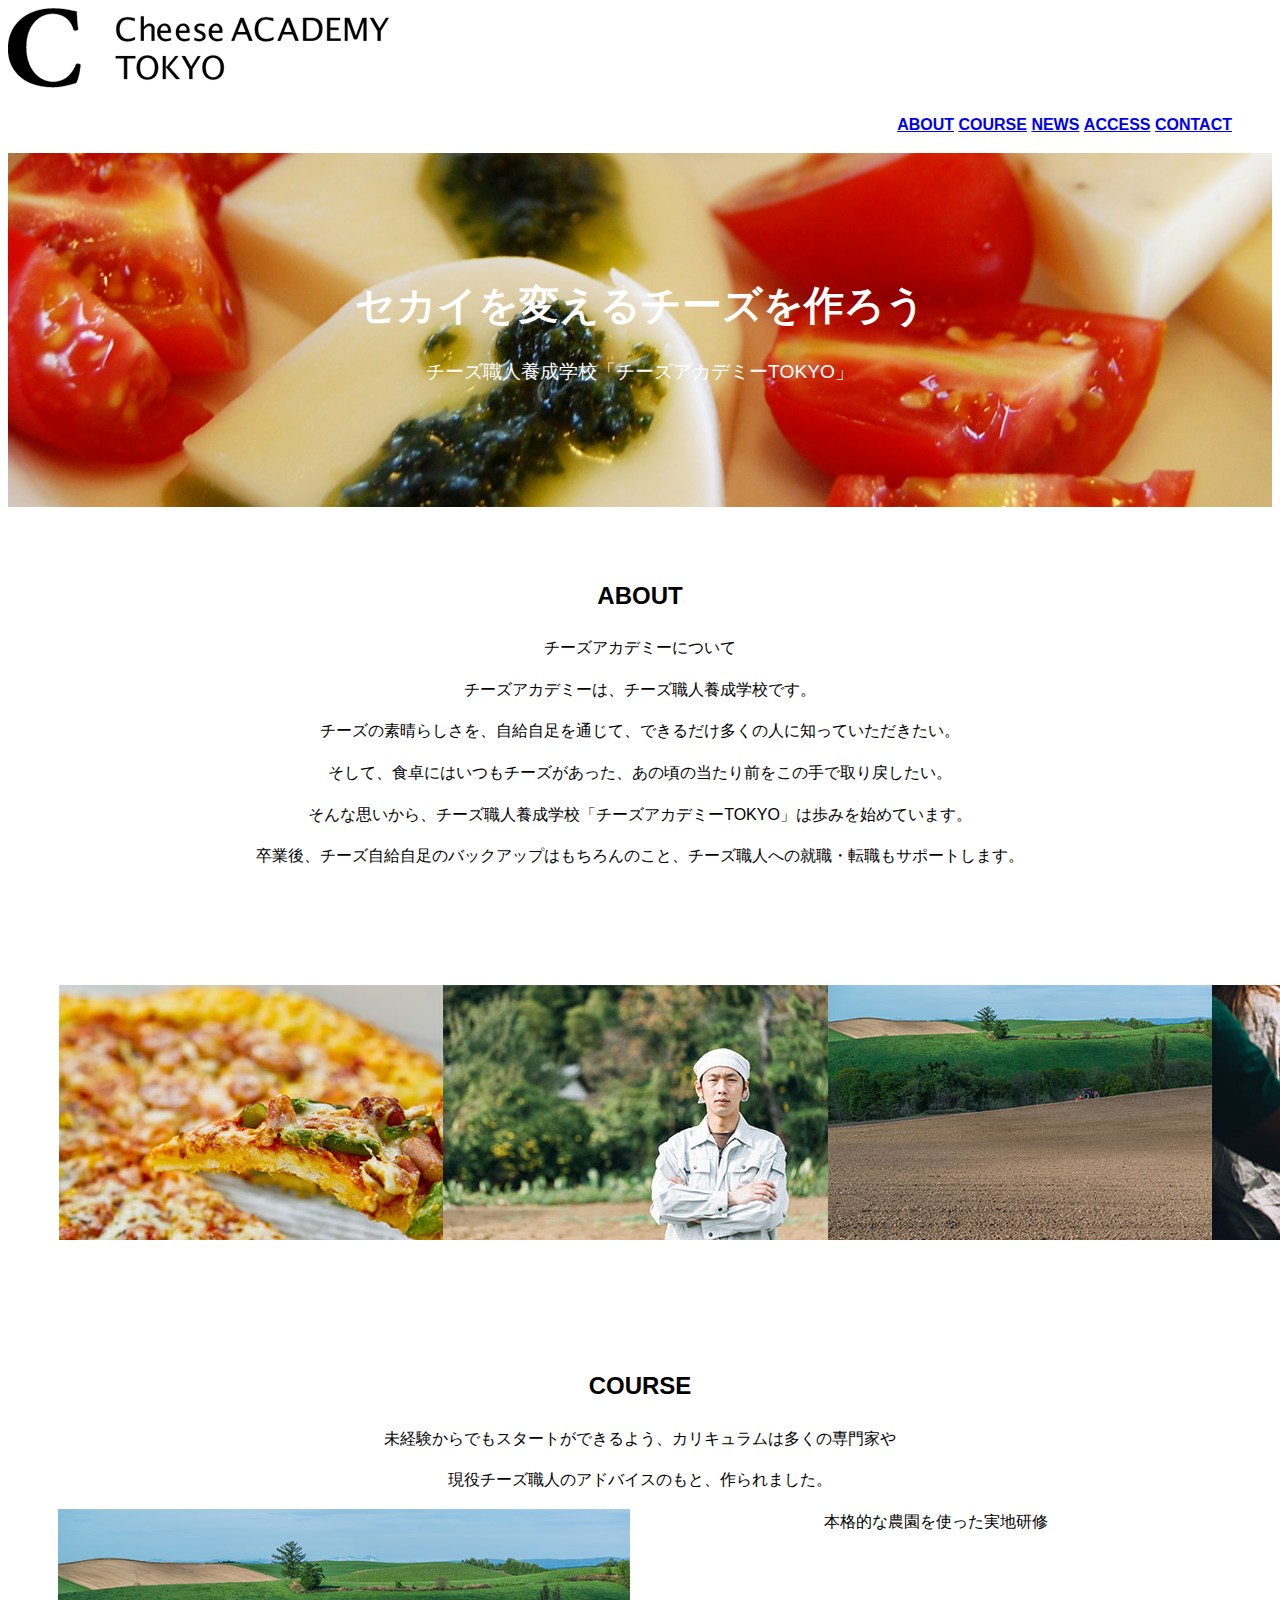
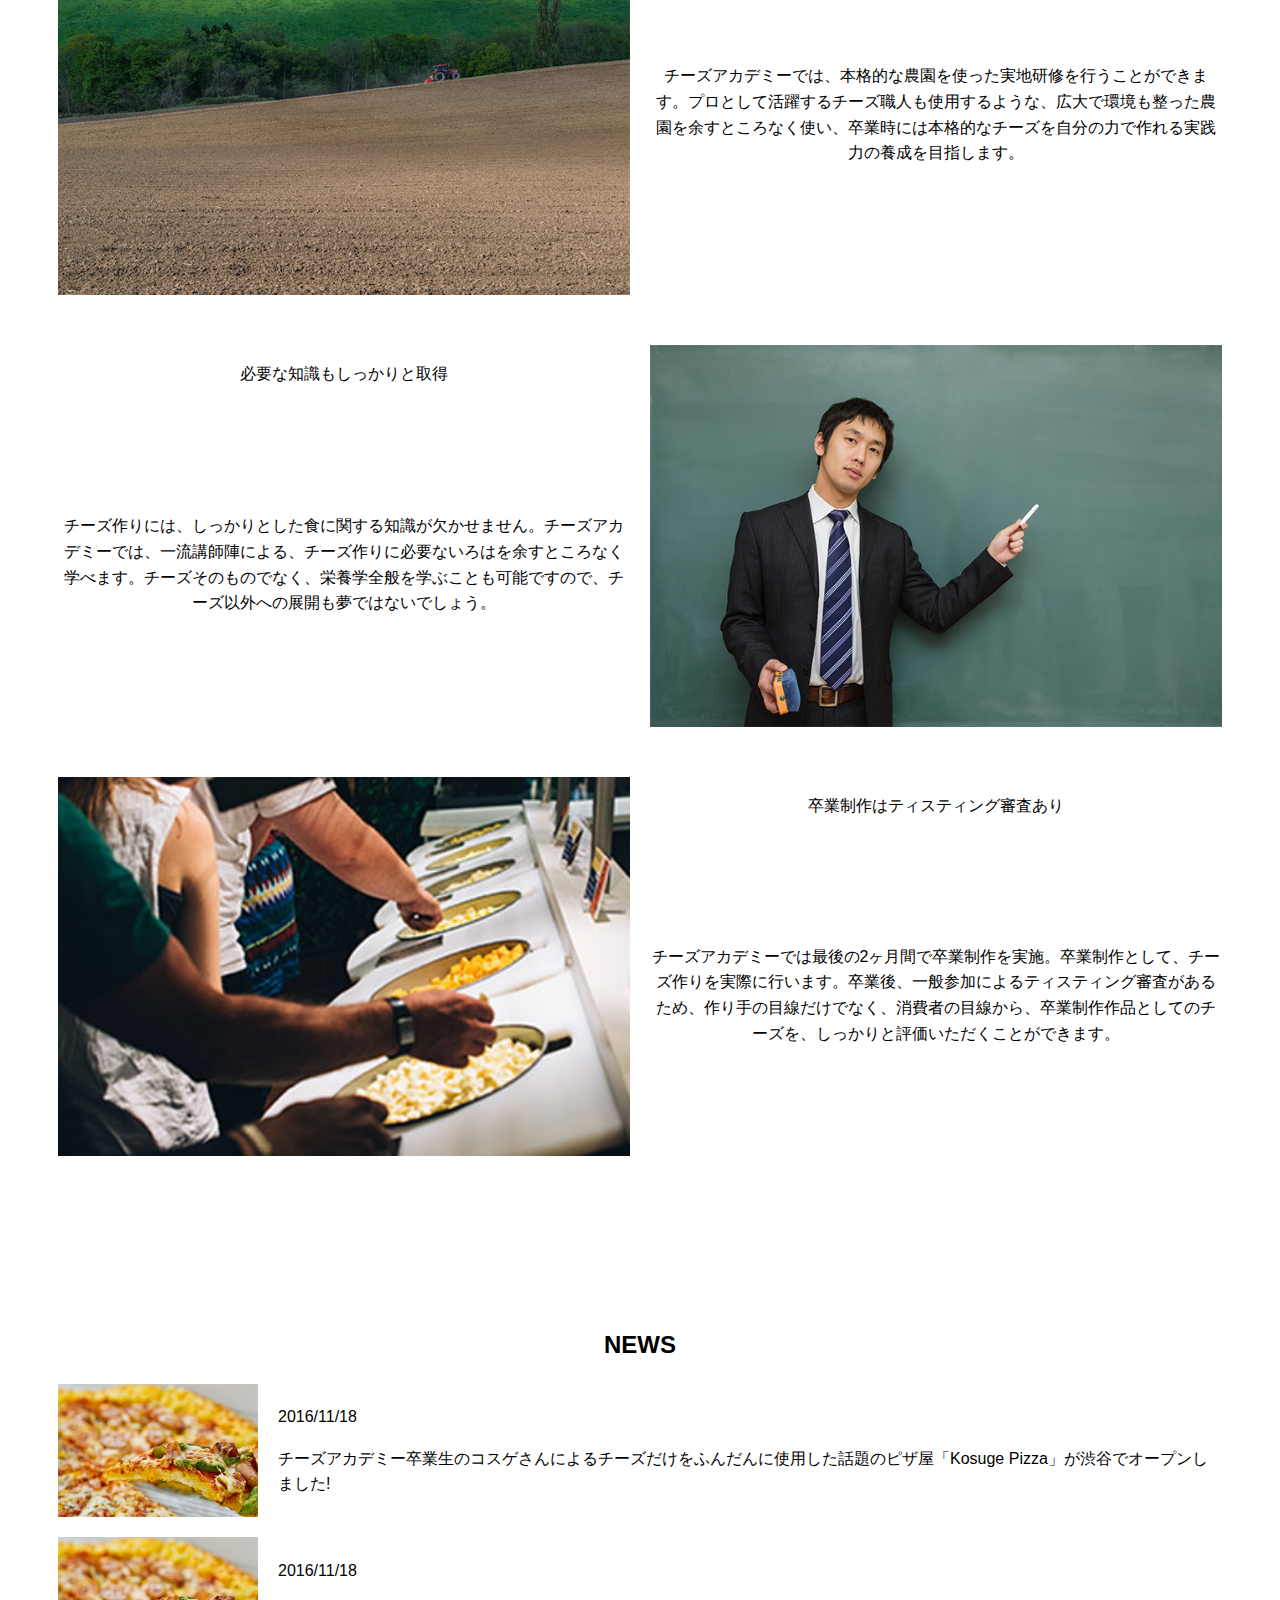
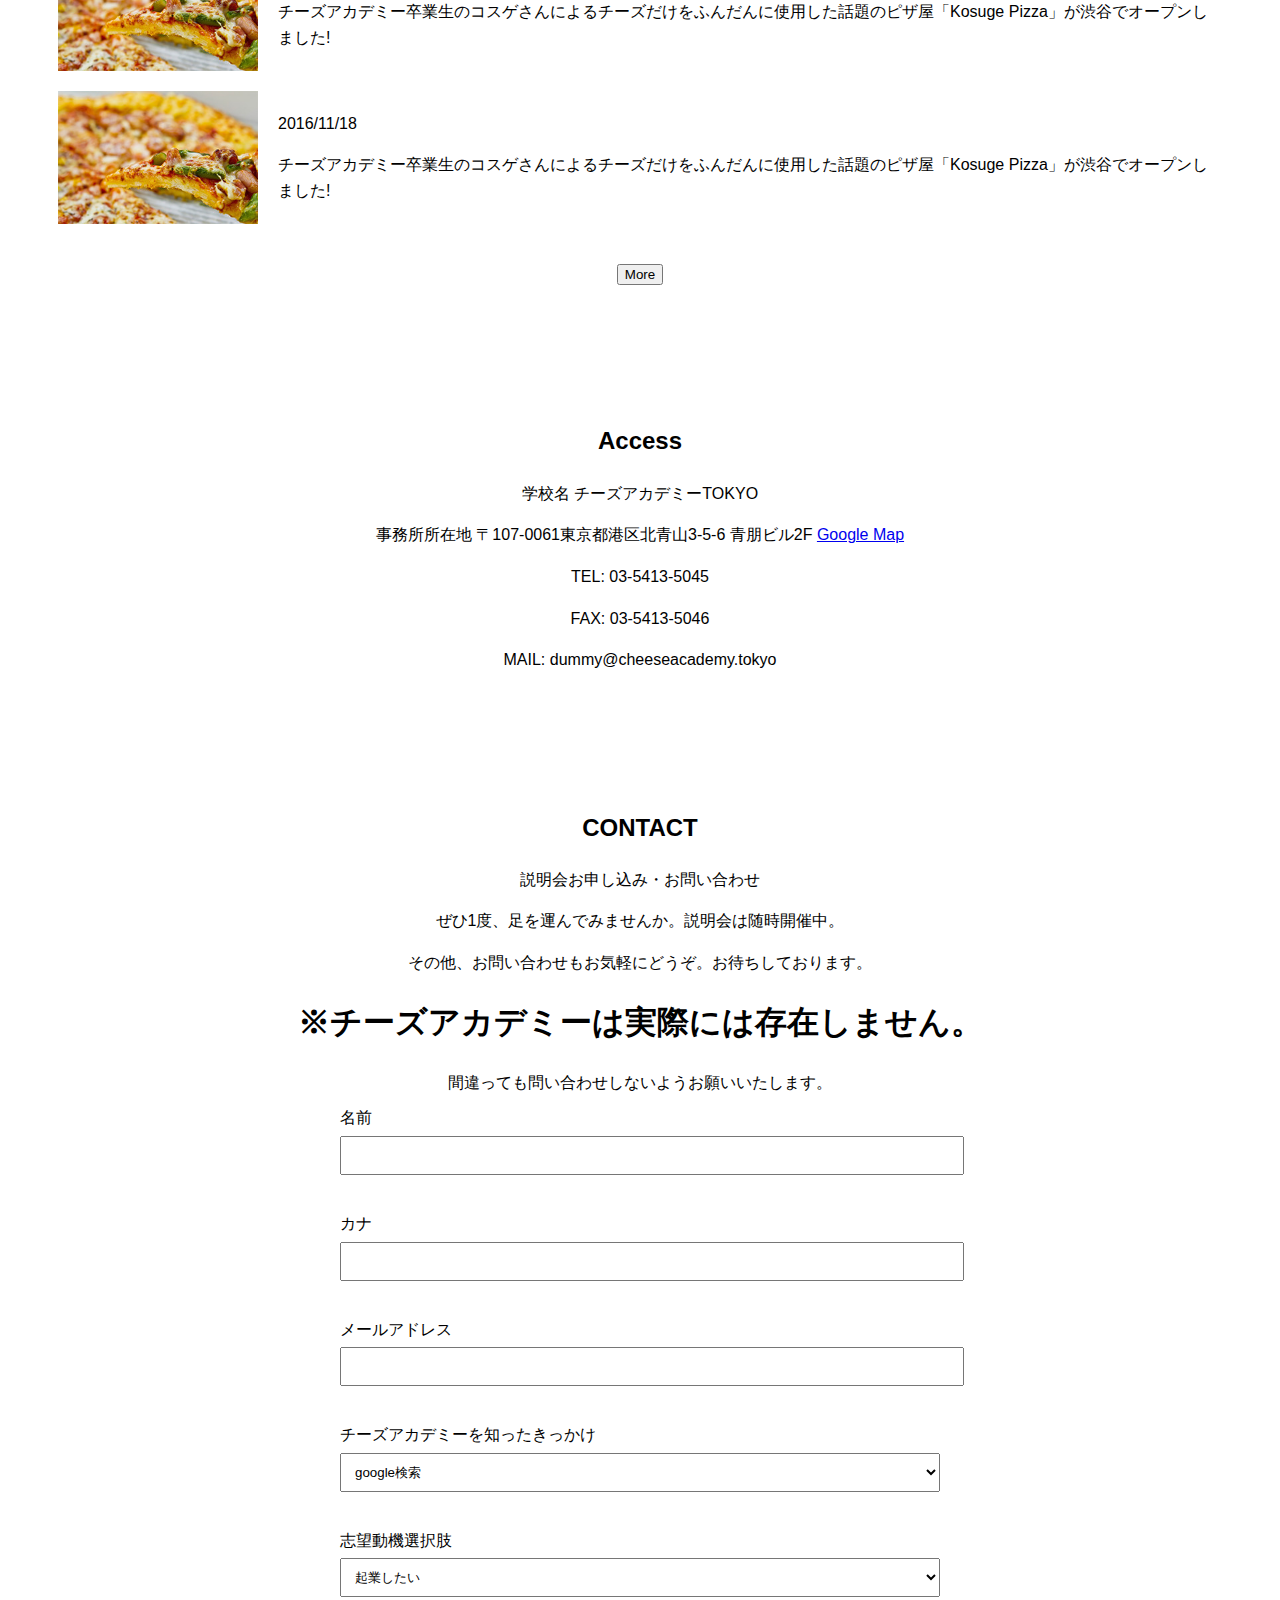
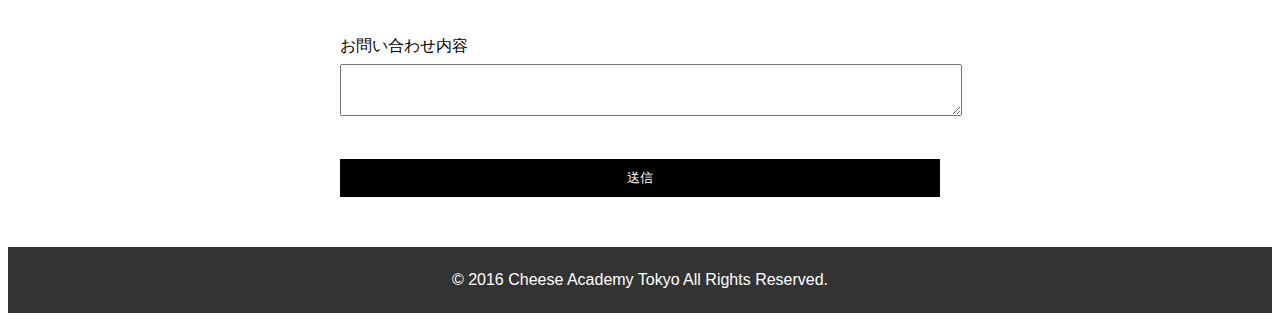
==== kadai.html @ 1498f82a "Add files via upload" ====
<!DOCTYPE html>
<html lang="ja">
<head>
    <meta charset="UTF-8">
    <meta name="viewport" content="width=device-width, initial-scale=1.0">
    <title>チーズアカデミー</title>
    <link rel="stylesheet" href="style2.css">
</head>
<body>
    <div class="header-content">
        <img src="./header_logo.png" alt="mainbg">
        <nav>
            <ul>
                <li><a href="#about">ABOUT</a></li>
                <li><a href="#course">COURSE</a></li>
                <li><a href="#news">NEWS</a></li>
                <li><a href="#access">ACCESS</a></li>
                <li><a href="#contact">CONTACT</a></li>
            </ul>
        </nav>
    </div>
    <header>
        <div class="one">
            <h2>セカイを変えるチーズを作ろう</h2>
            <p>チーズ職人養成学校「チーズアカデミーTOKYO」</p>
        </div>
    </header>

    <section id="about">
        <h2>ABOUT</h2>
        <p>チーズアカデミーについて</p>
        <p>チーズアカデミーは、チーズ職人養成学校です。</p>
        <p>チーズの素晴らしさを、自給自足を通じて、できるだけ多くの人に知っていただきたい。</p>
        <p>そして、食卓にはいつもチーズがあった、あの頃の当たり前をこの手で取り戻したい。</p>
        <p>そんな思いから、チーズ職人養成学校「チーズアカデミーTOKYO」は歩みを始めています。</p>
        <p>卒業後、チーズ自給自足のバックアップはもちろんのこと、チーズ職人への就職・転職もサポートします。</p>
    </section>

    <section id="images">
     <div class="images">
      <img src="./about_images.png" alt="images">
     </div>
    </section>

    <section id="course">
        <h2>COURSE</h2>
        <p>未経験からでもスタートができるよう、カリキュラムは多くの専門家や</p>
        <p>現役チーズ職人のアドバイスのもと、作られました。</p>
        <div class="course-item">
            <img src="./course_01.jpg" alt="field">
            <div class="course-content">
                本格的な農園を使った実地研修
                <p>チーズアカデミーでは、本格的な農園を使った実地研修を行うことができます。プロとして活躍するチーズ職人も使用するような、広大で環境も整った農園を余すところなく使い、卒業時には本格的なチーズを自分の力で作れる実践力の養成を目指します。</p>
            </div>
        </div>
        <div class="course-item">
            <div class="course-content">
            <p>必要な知識もしっかりと取得</p>
            チーズ作りには、しっかりとした食に関する知識が欠かせません。チーズアカデミーでは、一流講師陣による、チーズ作りに必要ないろはを余すところなく学べます。チーズそのものでなく、栄養学全般を学ぶことも可能ですので、チーズ以外への展開も夢ではないでしょう。
            </div>
            <img src="./course_02.jpg" alt="teacher">
        </div>
        
        <div class="course-item">
            <img src="./about_01.jpg" alt="tasting">
            <div class="course-content">
            <p>卒業制作はティスティング審査あり</p>
            チーズアカデミーでは最後の2ヶ月間で卒業制作を実施。卒業制作として、チーズ作りを実際に行います。卒業後、一般参加によるティスティング審査があるため、作り手の目線だけでなく、消費者の目線から、卒業制作作品としてのチーズを、しっかりと評価いただくことができます。
            </div>
        </div>
    </section>



    <section id="news">
        <h2>NEWS</h2>
        <div class="news-item">
            <img src="./news_img.jpg" alt="news">
            <div class="news-text">
             <p>2016/11/18</p>
             <p>チーズアカデミー卒業生のコスゲさんによるチーズだけをふんだんに使用した話題のピザ屋「Kosuge Pizza」が渋谷でオープンしました!</p>
            </div>
        </div>
        <div class="news-item">
            <img src="./news_img.jpg" alt="news">
            <div class="news-text">
             <p>2016/11/18</p>
             <p>チーズアカデミー卒業生のコスゲさんによるチーズだけをふんだんに使用した話題のピザ屋「Kosuge Pizza」が渋谷でオープンしました!</p>
            </div>
        </div>
        <div class="news-item">
            <img src="./news_img.jpg" alt="news">
            <div class="news-text">
             <p>2016/11/18</p>
             <p>チーズアカデミー卒業生のコスゲさんによるチーズだけをふんだんに使用した話題のピザ屋「Kosuge Pizza」が渋谷でオープンしました!</p>
            </div>
        </div>
        <p><button>More</button></p>
    </section>

    <section id="access">
        <h2>Access</h2>
        <div id="map">
            <!-- Embed map here -->
        </div>
        <p>学校名 チーズアカデミーTOKYO</p>
        <p>事務所所在地 〒107-0061東京都港区北青山3-5-6 青朋ビル2F <a href="https://www.google.com/maps/place/3-ch%C5%8Dme-5-6+Kitaaoyama,+Minato+City,+Tokyo+107-0061/@35.6672844,139.7114614,17z/data=!3m1!4b1!4m6!3m5!1s0x60188c9faa249f2b:0x3563e92b2a0598d3!8m2!3d35.6672844!4d139.7140363!16s%2Fg%2F11clq_x626?authuser=0&entry=ttu" target="_blank">Google Map</a></p>
        <p>TEL: 03-5413-5045</p>
        <p>FAX: 03-5413-5046</p>
        <p>MAIL: dummy@cheeseacademy.tokyo</p>
    </section>

    <section id="contact">
        <h2>CONTACT</h2>
        説明会お申し込み・お問い合わせ
        <div>
         <p>ぜひ1度、足を運んでみませんか。説明会は随時開催中。</p>
         その他、お問い合わせもお気軽にどうぞ。お待ちしております。
        </div>

        <h1>※チーズアカデミーは実際には存在しません。</h1>
        間違っても問い合わせしないようお願いいたします。
        <form action="#" method="post">
            <label for="name">名前</label>
            <input type="text" id="name" name="name">
            
            <p><label for="kana">カナ</label>
            <input type="text" id="kana" name="kana"></p>
            
            <p><label for="address">メールアドレス</label>
            <input type="email" id="address" name="address"></p>
            
            <p><label for="interest">チーズアカデミーを知ったきっかけ</label>
            <select id="interest" name="interest">
                <option value="google">google検索</option>
                <option value="sns">SNS</option>
                <option value="friend">紹介</option>
                <option value="passerby">たまたま通りかかった</option>
                <option value="other">その他</option>
            </select></p>

            <label for="motive">志望動機選択肢</label>
            <select id="motive" name="motive">
                <option value="enterprenuer">起業したい</option>
                <option value="reskilling">チーズ系企業に就職・転職したい</option>
                <option value="job">チーズと関わる仕事をしており、仕事に生かしたい</option>
                <option value="education">チーズの教養を身に着けたい</option>
                <option value="other">その他</option>
            </select>
            
            <p><label for="inquiry">お問い合わせ内容</label>
            <textarea id="inquiry" name="inquiry"></textarea></p>
            
            <button type="submit">送信</button>
        </form>
    </section>

    <footer>
        <p>© 2016 Cheese Academy Tokyo All Rights Reserved.</p>
    </footer>
</body>
</html>
---- style2.css ----
body {
    font-family: Arial, sans-serif;
    line-height: 1.6;
}



header {
    text-align: center;
    background: url('mainbg.png') no-repeat center center/cover;
    color: white;
    padding: 100px 0;
}

header .header-content {
    display: flex;
    justify-content: space-between;
    align-items: center;
    padding: 0 50px;
    max-width: 1200px;
    margin: 0 auto; 
}

header .header-content h1 {
    margin: 0;
}

nav ul {
    text-align: right;
    list-style: none;
    padding: 0 10px;
    font-weight: bold;
    margin-right: 30px;
}

nav ul li {
    display: inline;
}



header .one h2 {
    font-size: 2.5em;
    margin: 20px 0;
}

header .one p {
    font-size: 1.2em;
}

section {
    padding: 50px;
    text-align: center;
    max-width: 1200px;
    margin: 0 auto; 
}

#images .images {
    width: 100%;
    max-width: 1200px;
}

#course .course-item {
    display: grid; /* 修正部分 */
    grid-template-columns: 1fr 1fr; /* 修正部分 */
    gap: 20px; /* 修正部分 */
    width: 100%;
    margin-bottom: 50px;
    max-width: 1200px;
}

#course .course-item img {
    width: 100%;
    height: auto;
}

#course .course-content {
    display: grid;
}

#news .news-item {
    display: flex; /* 修正部分 */
    align-items: center; /* 修正部分 */
    width: 100%; /* 修正部分 */
    margin: 20px 0; /* 修正部分 */
}

#news .news-item img {
    width: 200px; /* 修正部分 */
    height: auto; /* 修正部分 */
    margin-right: 20px; /* 修正部分 */
}


#news .news-text {
    flex: 1; /* 修正部分 */
    text-align: left;
}

#news button {
        margin-top: 20px;
}    

#contact form {
    max-width: 600px;
    margin: 0 auto;
    text-align: left;
}

#contact form label {
    display: block;
    margin: 10px 0 5px;
}

#contact form input,
#contact form select,
#contact form textarea {
    width: 100%;
    padding: 10px;
    margin-bottom: 20px;
}

#contact form button {
    display: block;
    width: 100%;
    padding: 10px;
    background: #000;
    color: #fff;
    border: none;
    cursor: pointer;
}

#contact form button:hover {
    background: #555;
}

footer {
    text-align: center;
    padding: 20px;
    background: #333;
    color: white;
}

footer p {
    margin: 0;
}
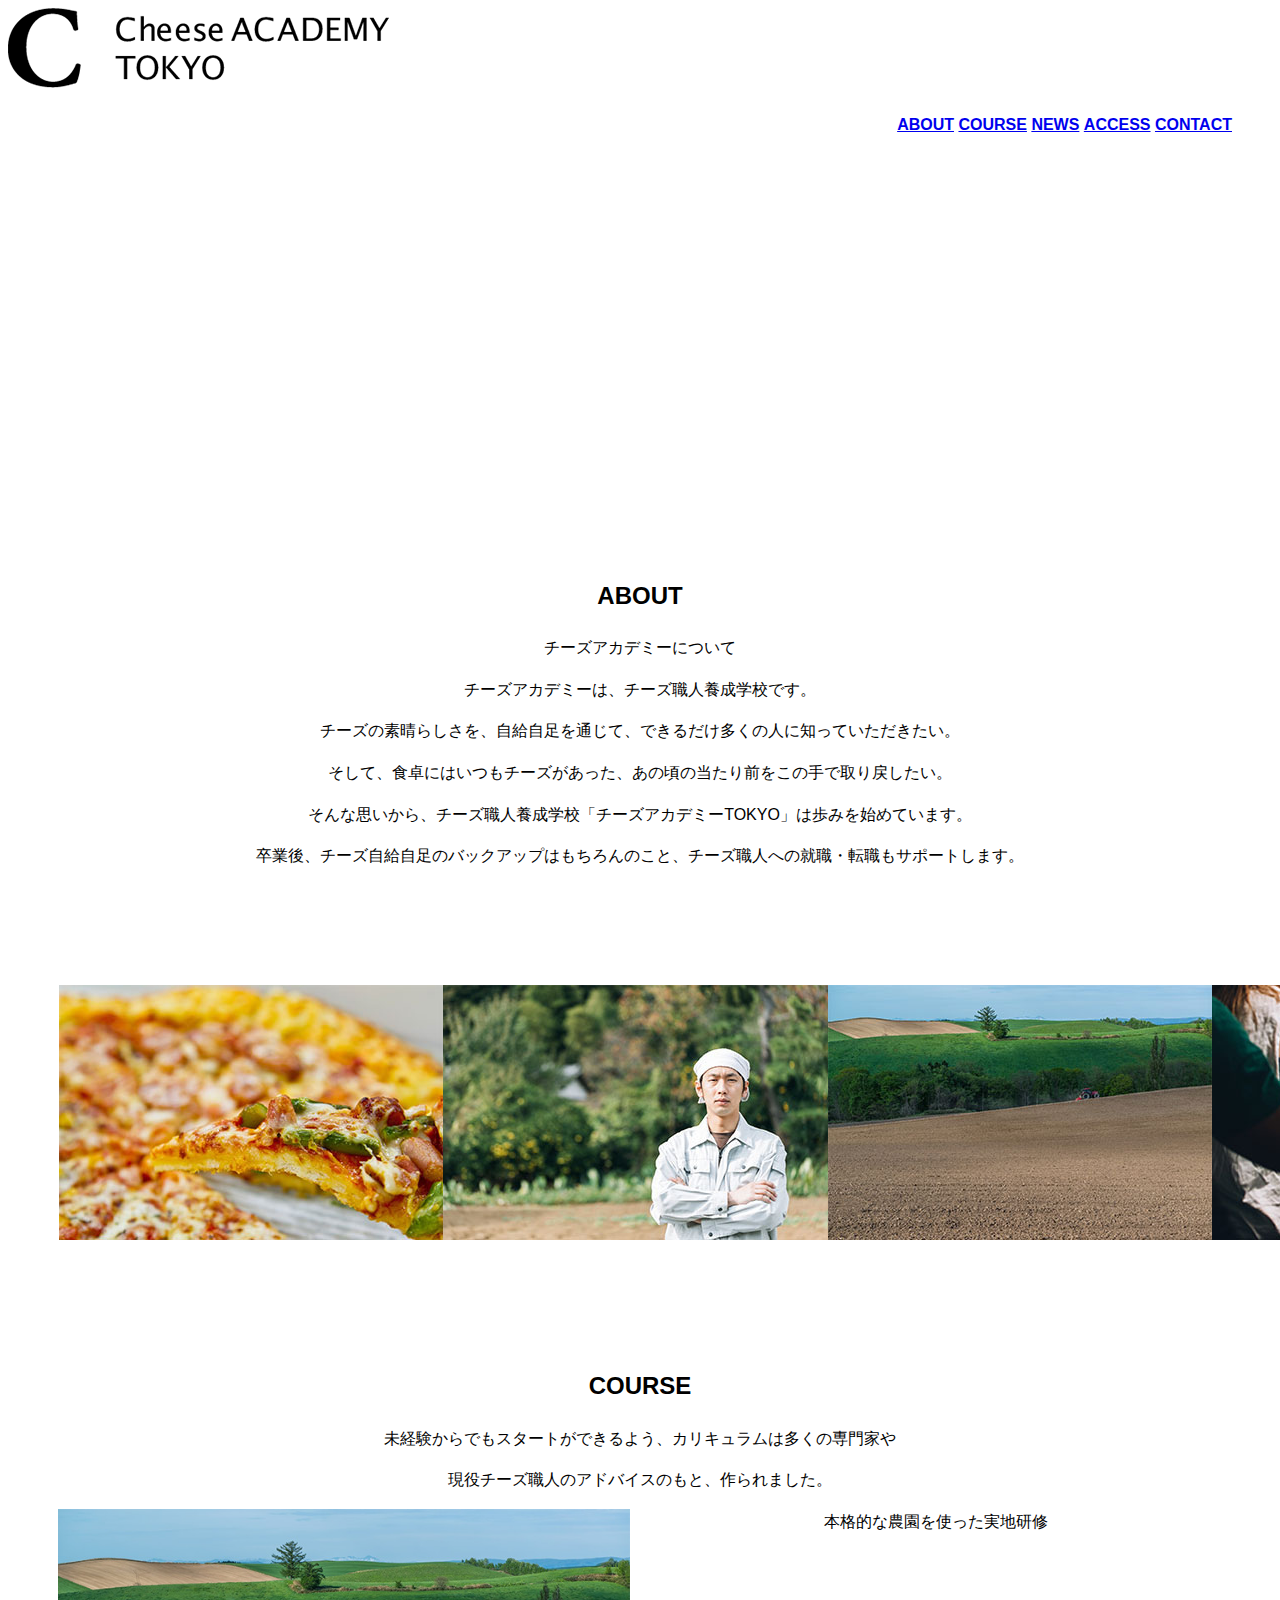
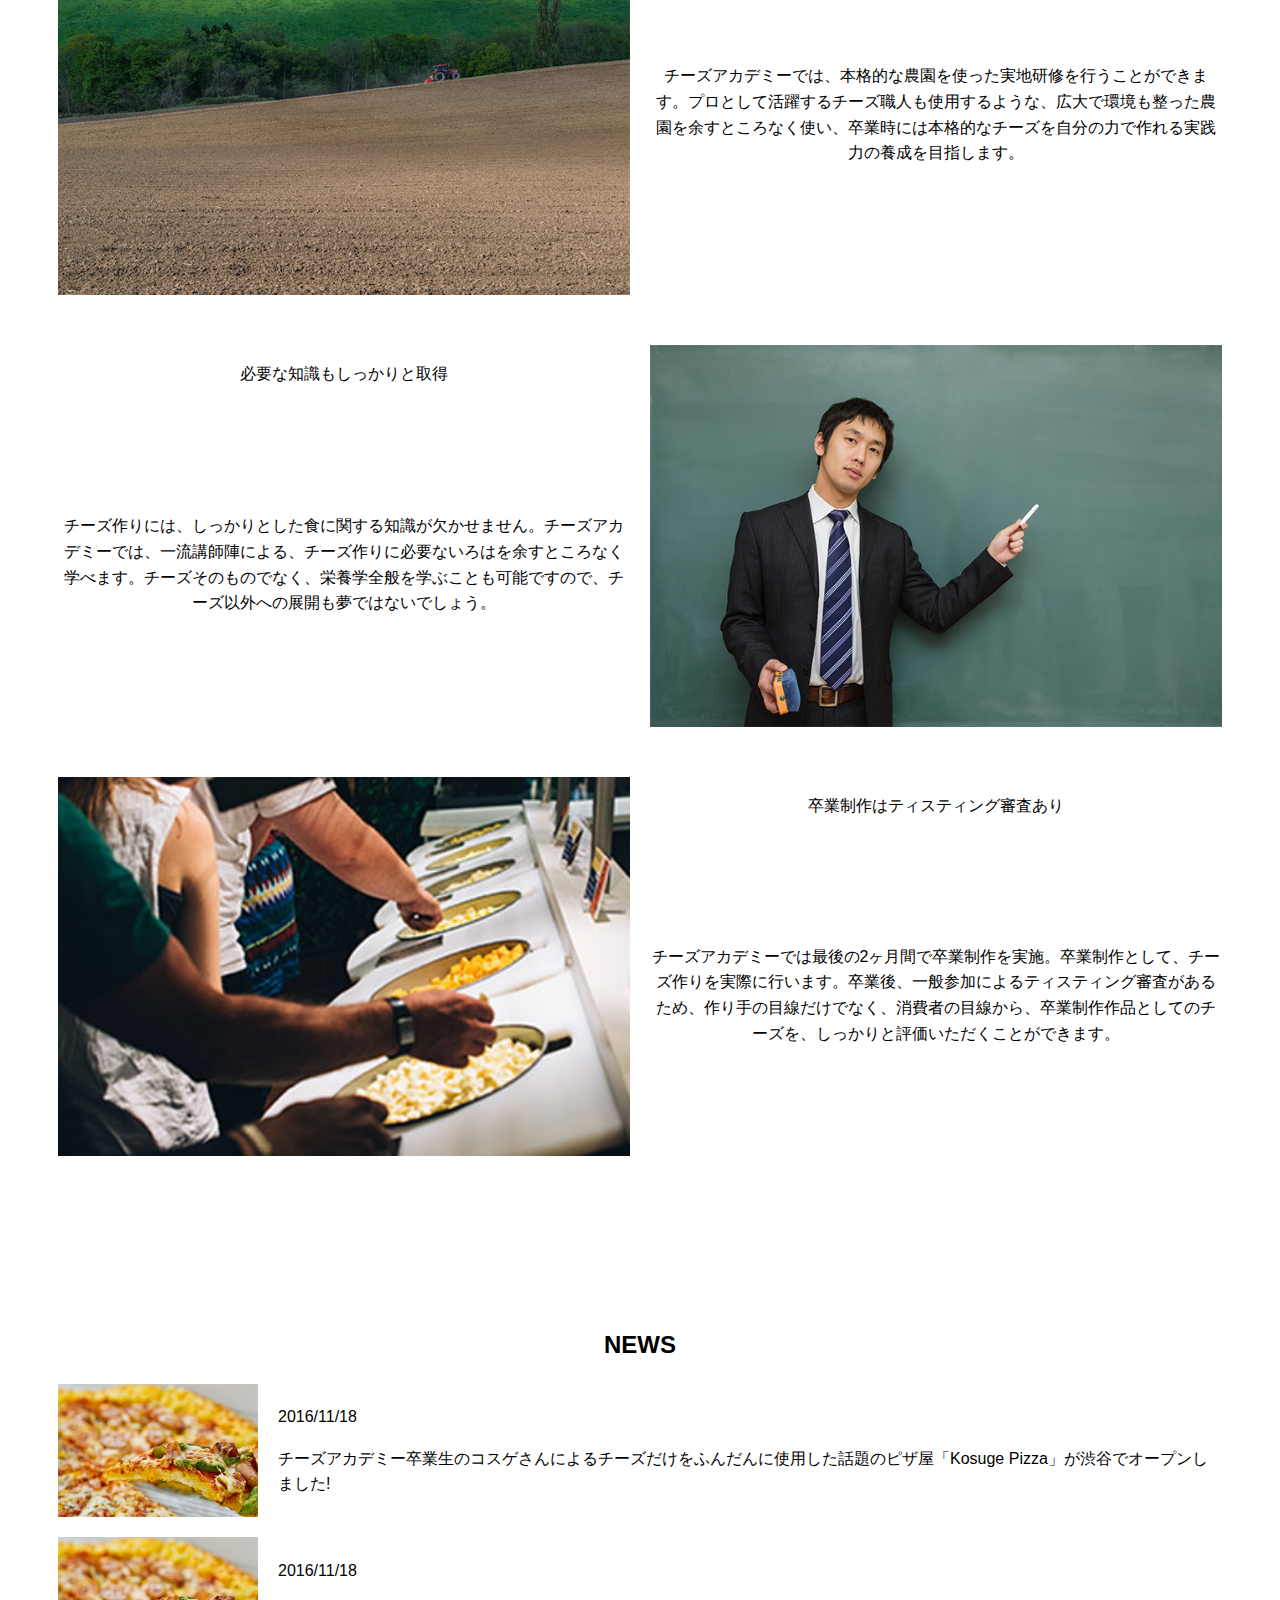
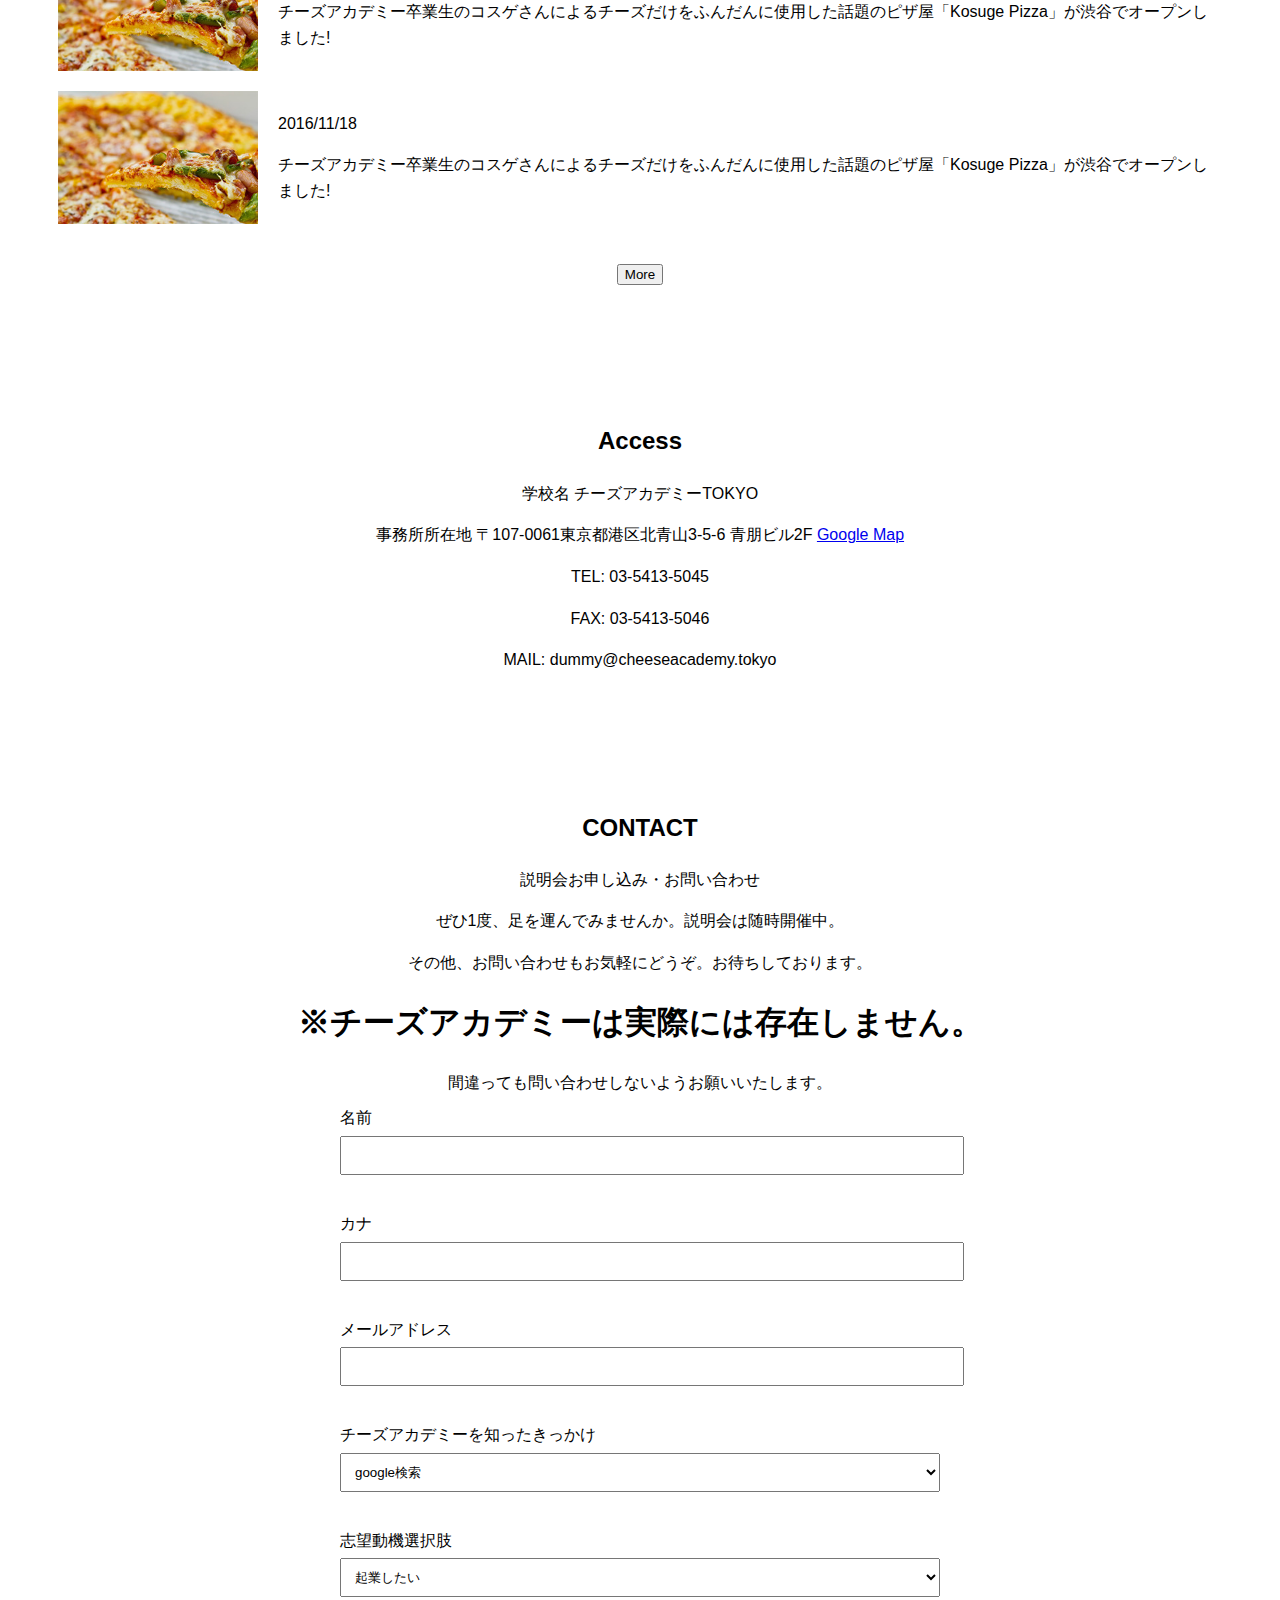
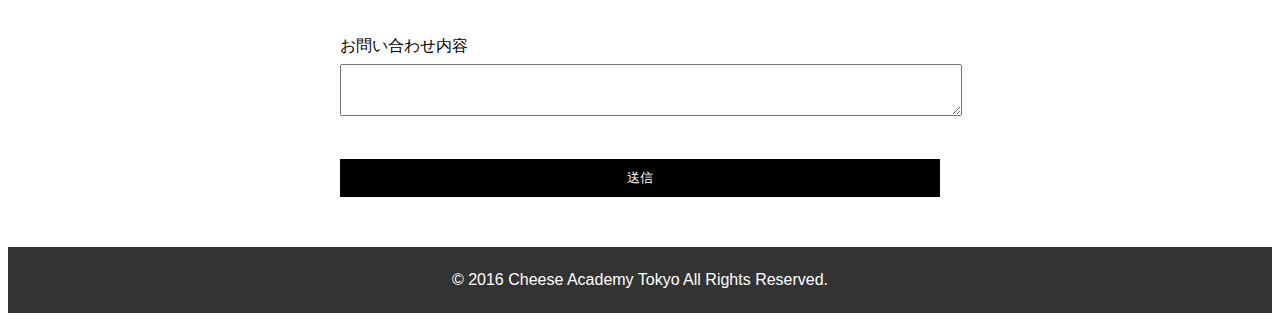
==== commit 27b648be: "Update kadai.html" ====
--- a/kadai.html
+++ b/kadai.html
@@ -4,7 +4,7 @@
     <meta charset="UTF-8">
     <meta name="viewport" content="width=device-width, initial-scale=1.0">
     <title>チーズアカデミー</title>
-    <link rel="stylesheet" href="style2.css">
+    <link rel="stylesheet" href="./css/style2.css">
 </head>
 <body>
     <div class="header-content">
--- a/css/style2.css
+++ b/css/style2.css
@@ -0,0 +1,149 @@
+body {
+    font-family: Arial, sans-serif;
+    line-height: 1.6;
+}
+
+
+
+header {
+    text-align: center;
+    background: url('mainbg.png') no-repeat center center/cover;
+    color: white;
+    padding: 100px 0;
+}
+
+header .header-content {
+    display: flex;
+    justify-content: space-between;
+    align-items: center;
+    padding: 0 50px;
+    max-width: 1200px;
+    margin: 0 auto; 
+}
+
+header .header-content h1 {
+    margin: 0;
+}
+
+nav ul {
+    text-align: right;
+    list-style: none;
+    padding: 0 10px;
+    font-weight: bold;
+    margin-right: 30px;
+}
+
+nav ul li {
+    display: inline;
+}
+
+
+
+header .one h2 {
+    font-size: 2.5em;
+    margin: 20px 0;
+}
+
+header .one p {
+    font-size: 1.2em;
+}
+
+section {
+    padding: 50px;
+    text-align: center;
+    max-width: 1200px;
+    margin: 0 auto; 
+}
+
+#images .images {
+    width: 100%;
+    max-width: 1200px;
+}
+
+#course .course-item {
+    display: grid; /* 修正部分 */
+    grid-template-columns: 1fr 1fr; /* 修正部分 */
+    gap: 20px; /* 修正部分 */
+    width: 100%;
+    margin-bottom: 50px;
+    max-width: 1200px;
+}
+
+#course .course-item img {
+    width: 100%;
+    height: auto;
+}
+
+#course .course-content {
+    display: grid;
+}
+
+#news .news-item {
+    display: flex; /* 修正部分 */
+    align-items: center; /* 修正部分 */
+    width: 100%; /* 修正部分 */
+    margin: 20px 0; /* 修正部分 */
+}
+
+#news .news-item img {
+    width: 200px; /* 修正部分 */
+    height: auto; /* 修正部分 */
+    margin-right: 20px; /* 修正部分 */
+}
+
+
+#news .news-text {
+    flex: 1; /* 修正部分 */
+    text-align: left;
+}
+
+#news button {
+        margin-top: 20px;
+}    
+
+#contact form {
+    max-width: 600px;
+    margin: 0 auto;
+    text-align: left;
+}
+
+#contact form label {
+    display: block;
+    margin: 10px 0 5px;
+}
+
+#contact form input,
+#contact form select,
+#contact form textarea {
+    width: 100%;
+    padding: 10px;
+    margin-bottom: 20px;
+}
+
+#contact form button {
+    display: block;
+    width: 100%;
+    padding: 10px;
+    background: #000;
+    color: #fff;
+    border: none;
+    cursor: pointer;
+}
+
+#contact form button:hover {
+    background: #555;
+}
+
+footer {
+    text-align: center;
+    padding: 20px;
+    background: #333;
+    color: white;
+}
+
+footer p {
+    margin: 0;
+}
+
+
+
